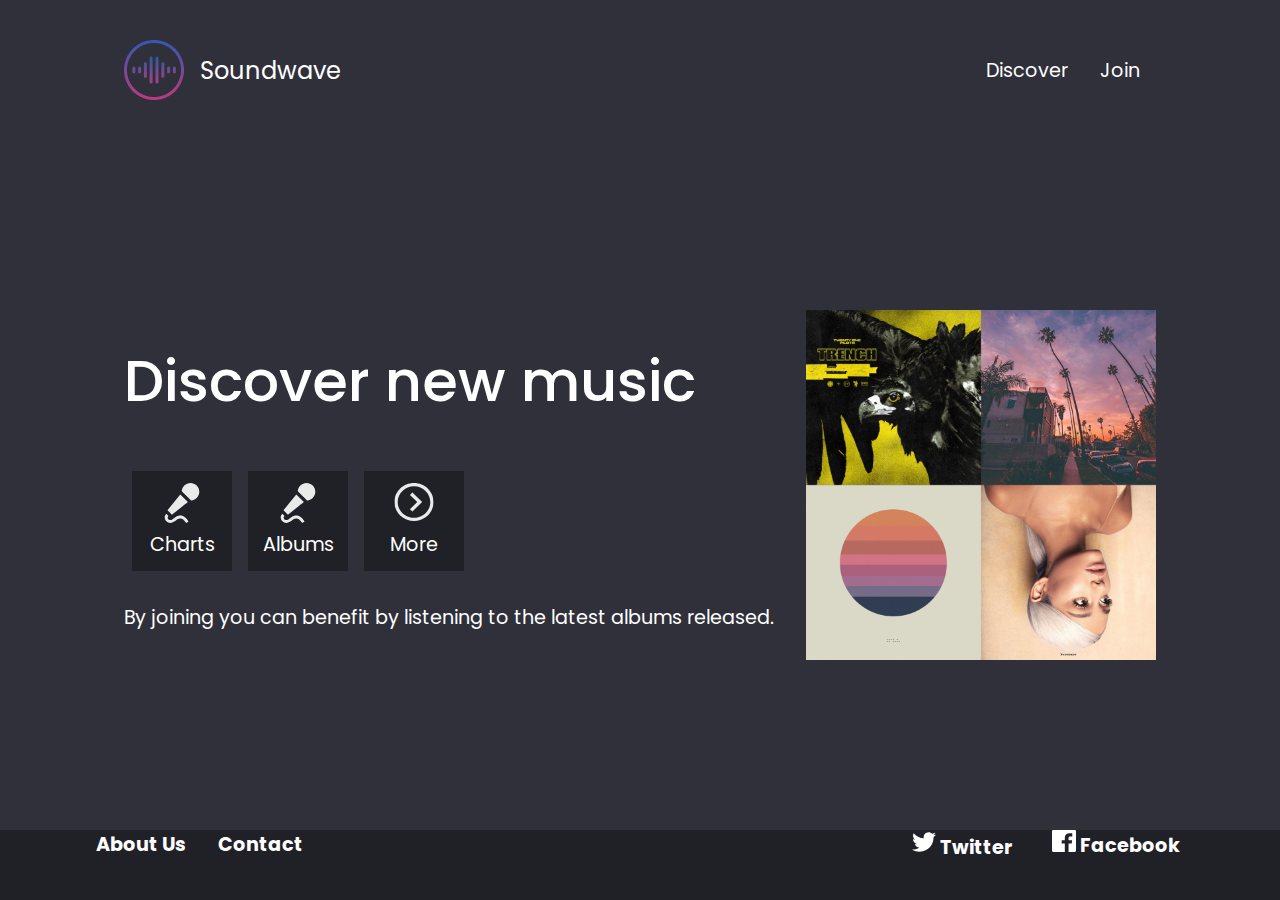
==== discover.html @ abb9e405 "created new repository" ====
<!DOCTYPE html>
<html lang="en">
<head>
  <meta charset="UTF-8">
  <meta name="viewport" content="width=device-width, initial-scale=1.0">
  <meta http-equiv="X-UA-Compatible" content="IE=edge">
  <meta name="viewport" content="width=device-width, initial-scale=1.0">
  <link rel="stylesheet" href="styles.css">
  <link rel="stylesheet" href="discover.css">
  <title>Soundwave - Discover</title>
</head>
<body class="full-height-grow">
    <div class="container full-height-grow">
        <header class="main-header">
            <a href="/" class="brand-logo">
                <img src="images/logo.png">
                <div class="brand-logo-name">Soundwave</div>
            </a>
            <nav class="main-nav">
                <ul>
                    <li><a href="discover.html">Discover</a></li>
                    <li><a href="join.html">Join</a></li>
                </ul>
            </nav>
        </header>
      <section class="discover-main-section">
        <div class="call-to-action">
           <h1 class="title">Discover new music</h1> 
           <div class="icon-section">
               <div class="icon">
                   <img src="images/microphone.svg">
                   Charts
               </div>
               <div class="icon">
                    <img src="images/microphone.svg">
                    Albums
                </div>
                <div class="icon">
                    <img src="images/more.svg">
                    More
                </div>
           </div>
         By joining you can benefit by listening to the latest albums released. 
        </div>
        <img class="covers-image" src="images/covers.jpg">
      </section>  
    </div>
  <footer class="main-footer">
      <div class="container">
          <nav class="footer-nav">
              <ul>
                  <li><a href="#">About Us</a></li>
                  <li><a href="#">Contact</a></li>
              </ul>
          </nav>
          <nav class="footer-nav">
            <ul>
                <li>
                    <a href="#" class="social-link">
                    <img src="images/twitter.svg">
                    Twitter    
                    </a>
                  </li>
                <li> 
                    <a href="#" class="social-link">
                    <img src="images/facebook.svg">
                    Facebook    
                    </a>
                </li>
            </ul>
        </nav>
      </div>
  </footer>
</body>
</html>
---- styles.css ----
@import url('https://fonts.googleapis.com/css?family=Poppins:400,500,700');

*, *::before, *::after {
    box-sizing: border-box;
}

body {
padding: 0;
margin: 0;
background-color: #2F303A;
font-family: Poppins, sans-serif;
font-size: 1.2rem;
color: white;
min-height: 100vh;
}

.full-height-grow {
    display: flex;
    flex-direction: column;
}

.brand-logo {
    display: flex;
    align-items: center;
    font-size: 1.25em;
    color: inherit;
    text-decoration: none;
}

.brand-logo-name {
    margin-left: 1rem;
}

.main-nav ul, .footer-nav ul {
    display: flex;
    margin: 0;
    padding: 0;
    list-style: none;
}

.main-nav a, .footer-nav a {
    color: inherit;
    text-decoration: none;
    padding: 1rem;
}

.main-nav a:hover, .footer-nav a:hover {
    color: #adadad;

}

.main-header, .main.footer {
    display: flex;
    justify-content: space-between;
    align-items: center;
}
.main-header {
    height: 140px;
}

.main-footer {
    height: 70px;
    background-color: #202027;
    font-weight: bold;
}

.social-link{
    width: 1em;
    margin: .25rem;
}

.main-footer .container {
    display: flex;
    justify-content: space-between;
}

.container {
    max-width: 1200px;
    margin: 0 auto;
    padding: 0 40px;
    flex-grow: 1;
    
}

.title {
    font-weight: 500;
    font-size: 3em;
    margin-top: 0;
}

.subtitle {
    font-weight: 500;
    font-size: 1.2em;
    margin-bottom: 2rem;
}

.btn {
    color: white;
    background-color: #1762a7;
    padding: .75rem 1.5rem;
    border-radius: 0.5rem;
    text-decoration: none;
    font-size: .9rem;
    outline: none;
    border: none;
    cursor: pointer;
}

.btn:hover {
    background-color: #2180d8;
}

.btn:focus {
    background-color: #2796ff;
}
---- discover.css ----
.discover-main-section {
  display: flex;
  align-items: center;
  justify-content: space-between;
  flex-grow: 1;
}

.discover-main-section .covers-image{
  width: 30vw;
  margin-left: 2rem;
  height: auto;
  max-width: 350px;
}

.icon-section {
  display: flex;
}

.icon {
  display: flex;
  flex-direction: column;
  justify-content: space-between;
  align-items: center;
  margin: .5rem;
  padding: .75rem;
  width: 100px;
  height: 100px;
  background-color: #202027;
  margin-bottom: 2rem;
}

.icon img {
  width: 40px;
}

@media (max-width: 800px){
  .discover-main-section {
    flex-direction: column;
    justify-content: center;
  }

  .discover-main-section .covers-image {
    margin-top: 2rem;
    height: 30vw;
    width: auto;
  }
}
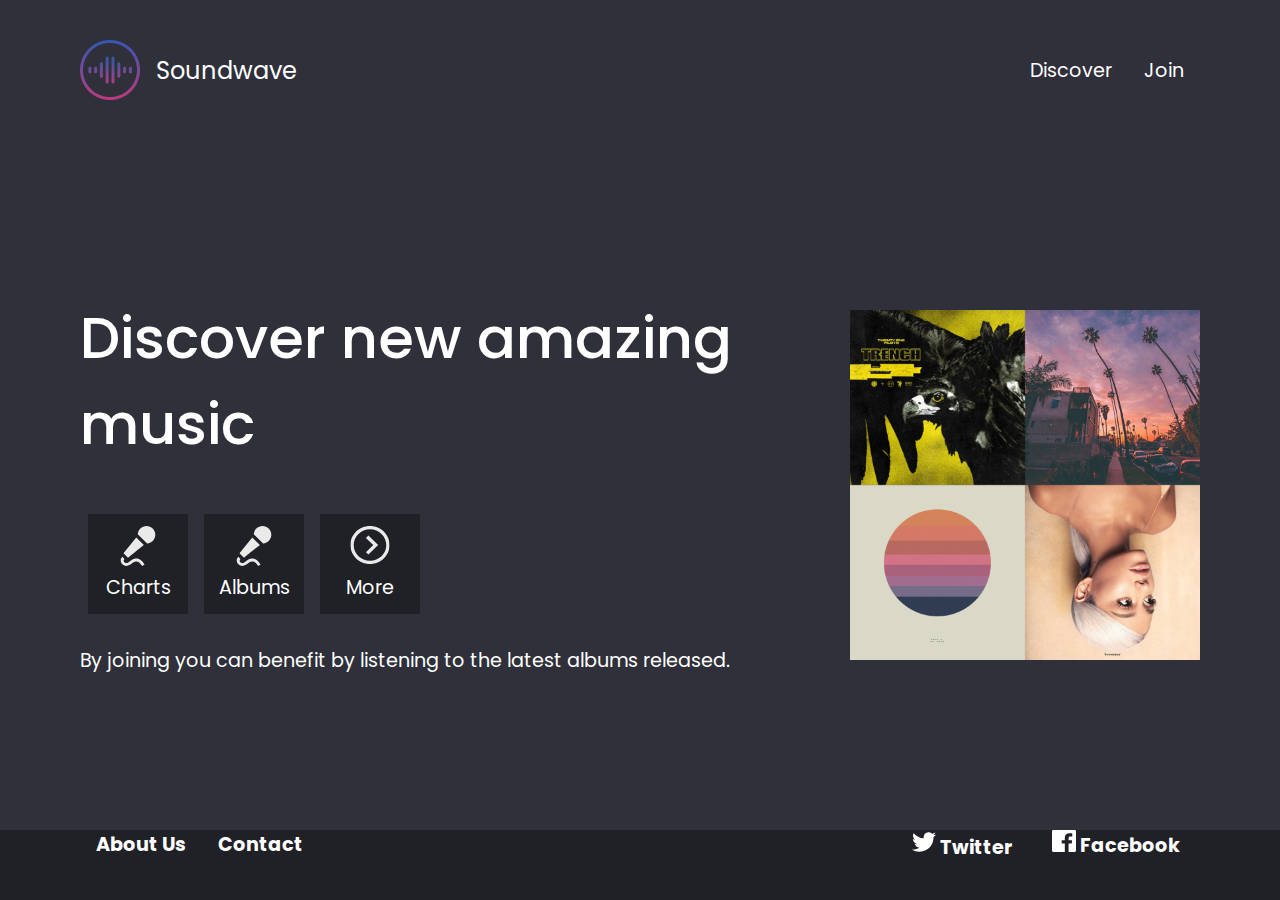
==== commit 44e58837: "added word 'amazing'" ====
--- a/discover.html
+++ b/discover.html
@@ -25,7 +25,7 @@
         </header>
       <section class="discover-main-section">
         <div class="call-to-action">
-           <h1 class="title">Discover new music</h1> 
+           <h1 class="title">Discover new amazing music</h1> 
            <div class="icon-section">
                <div class="icon">
                    <img src="images/microphone.svg">
